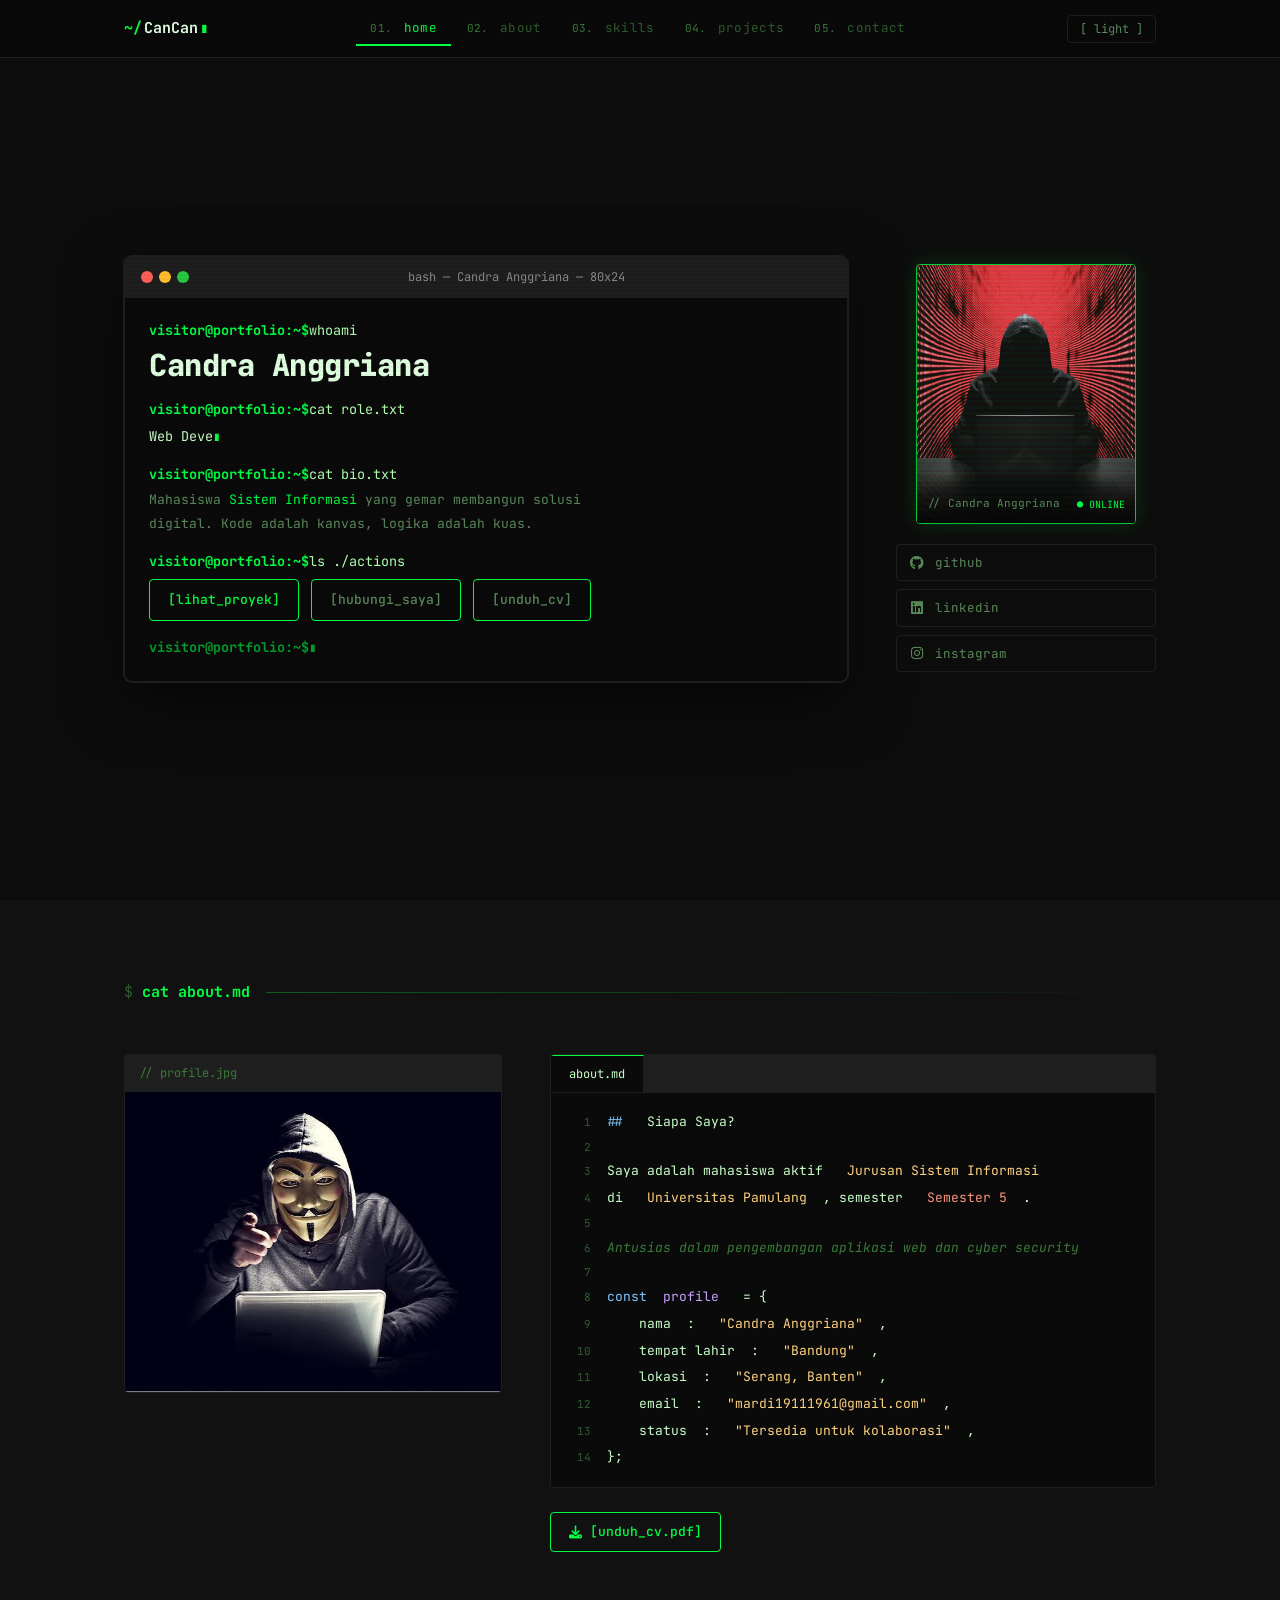
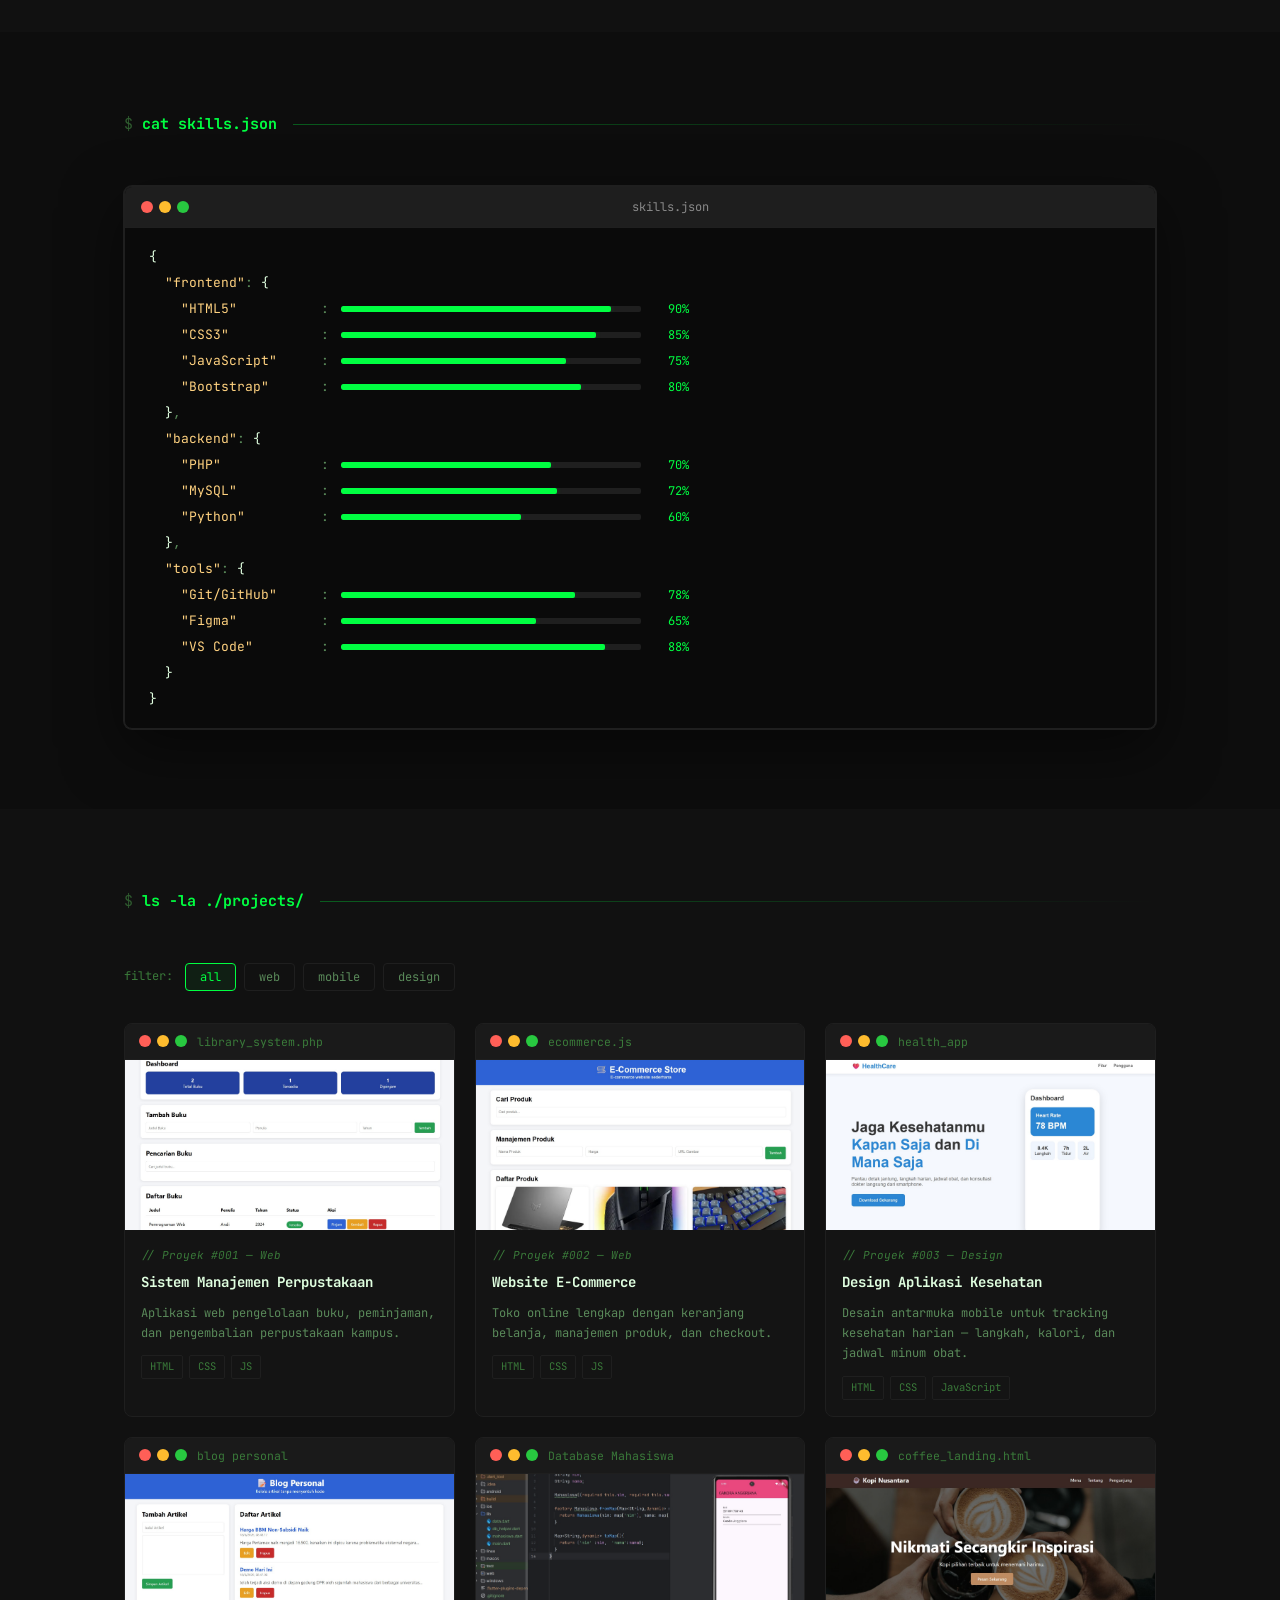
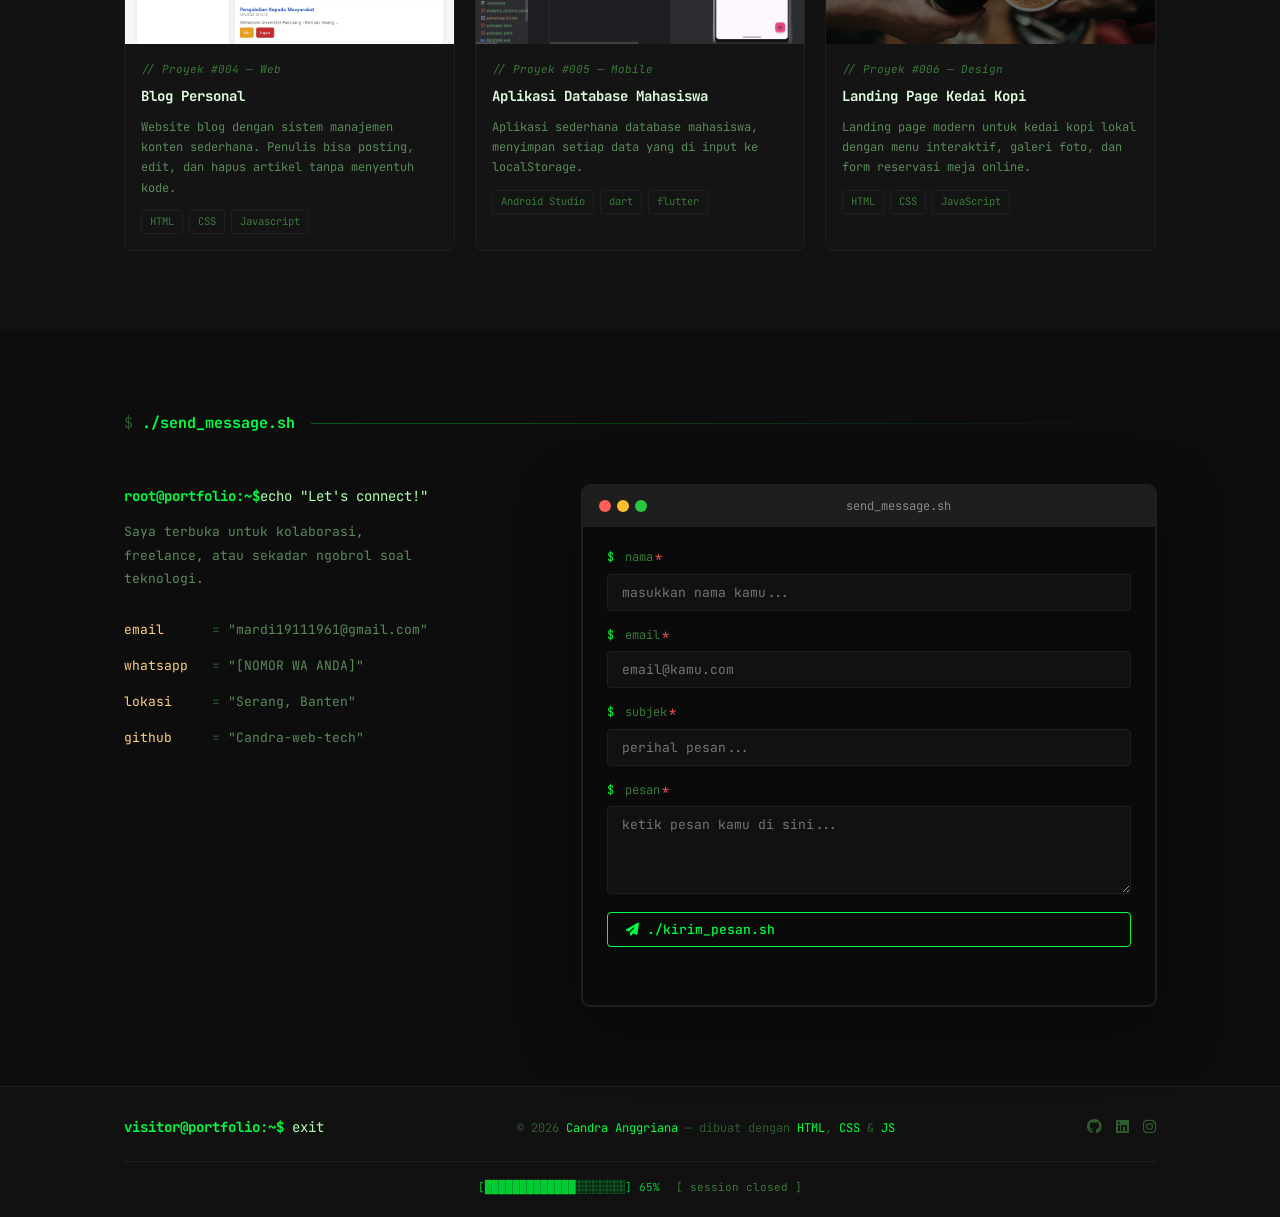
==== index.html @ a8d37cb5 "Add files via upload" ====
<!DOCTYPE html>
<html lang="id" data-theme="dark">
<head>
  <meta charset="UTF-8" />
  <meta name="viewport" content="width=device-width, initial-scale=1.0"/>
  <title>Candra Anggriana :: terminal</title>
  <link rel="stylesheet" href="style.css" />
  <link rel="preconnect" href="https://fonts.googleapis.com" />
  <link href="https://fonts.googleapis.com/css2?family=JetBrains+Mono:wght@300;400;500;700;800&family=Fira+Code:wght@300;400;500;700&display=swap" rel="stylesheet"/>
  <link rel="stylesheet" href="https://cdnjs.cloudflare.com/ajax/libs/font-awesome/6.5.0/css/all.min.css"/>
</head>
<body>

  <!-- ============================================
       SCAN LINE OVERLAY (EFEK CRT MONITOR)
  =============================================== -->
  <div class="scanline"></div>
  <!-- ============================================
       AKHIR SCAN LINE OVERLAY
  =============================================== -->


  <!-- ============================================
       NAVIGASI
  =============================================== -->
  <header class="navbar" id="navbar">
    <div class="nav-container">

      <!-- Logo kiri seperti tab editor -->
      <div class="nav-logo">
        <span class="prompt-symbol">~/</span><span class="logo-name">CanCan</span><span class="blink-cursor">▮</span>
      </div>

      <!-- Menu tengah seperti tab file editor -->
      <nav class="nav-tabs" id="navMenu">
        <a href="#home"      class="nav-tab active"><span class="tab-num">01.</span> home</a>
        <a href="#about"     class="nav-tab"><span class="tab-num">02.</span> about</a>
        <a href="#skills"    class="nav-tab"><span class="tab-num">03.</span> skills</a>
        <a href="#portfolio" class="nav-tab"><span class="tab-num">04.</span> projects</a>
        <a href="#contact"   class="nav-tab"><span class="tab-num">05.</span> contact</a>
      </nav>

      <!-- Aksi kanan -->
      <div class="nav-actions">
        <button class="theme-toggle" id="themeToggle" title="Toggle Theme">
          <span id="themeLabel">[ light ]</span>
        </button>
        <button class="hamburger" id="hamburger" aria-label="Menu">
          <span></span><span></span><span></span>
        </button>
      </div>

    </div>
  </header>
  <!-- ============================================
       AKHIR NAVIGASI
  =============================================== -->


  <!-- ============================================
       SECTION HOME / HERO
  =============================================== -->
  <section class="hero" id="home">
    <div class="hero-inner">

      <!-- Terminal window chrome -->
      <div class="terminal-window">
        <div class="terminal-titlebar">
          <div class="terminal-dots">
            <span class="dot dot-red"></span>
            <span class="dot dot-yellow"></span>
            <span class="dot dot-green"></span>
          </div>
          <span class="terminal-title">bash — Candra Anggriana — 80x24</span>
        </div>

        <div class="terminal-body">
          <!-- Baris perintah 1 -->
          <div class="t-line">
            <span class="t-prompt">visitor@portfolio:~$</span>
            <span class="t-cmd"> whoami</span>
          </div>
          <!-- Output -->
          <div class="t-output">
            <p class="t-name">Candra Anggriana</p>
          </div>

          <!-- Baris perintah 2 -->
          <div class="t-line">
            <span class="t-prompt">visitor@portfolio:~$</span>
            <span class="t-cmd"> cat role.txt</span>
          </div>
          <!-- Typing output -->
          <div class="t-output">
            <p><span id="typingRole"></span><span class="blink-cursor">▮</span></p>
          </div>

          <!-- Baris perintah 3 -->
          <div class="t-line">
            <span class="t-prompt">visitor@portfolio:~$</span>
            <span class="t-cmd"> cat bio.txt</span>
          </div>
          <div class="t-output">
            <p class="t-bio">Mahasiswa <span class="t-hl">Sistem Informasi</span> yang gemar membangun
            solusi digital. Kode adalah kanvas, logika adalah kuas.</p>
          </div>

          <!-- Baris perintah 4 — tombol aksi -->
          <div class="t-line">
            <span class="t-prompt">visitor@portfolio:~$</span>
            <span class="t-cmd"> ls ./actions</span>
          </div>
          <div class="t-output hero-actions">
            <a href="#portfolio" class="t-btn">[lihat_proyek]</a>
            <a href="#contact"   class="t-btn t-btn-ghost">[hubungi_saya]</a>
            <a href="CV_Candra_Anggriana.pdf" download class="t-btn t-btn-ghost">[unduh_cv]</a>
          </div>

          <!-- Baris aktif (prompt berkedip bawah) -->
          <div class="t-line t-active-line">
            <span class="t-prompt">visitor@portfolio:~$</span>
            <span class="blink-cursor">▮</span>
          </div>
        </div>
      </div>

      <!-- Foto profil di kanan -->
      <div class="hero-photo">
        <div class="photo-frame">
          <div class="photo-scanline"></div>
          <img src="foto1.jpg" alt="foto profil candra anggriana" />
          <div class="photo-overlay">
            <span>// Candra Anggriana</span>
            <span class="status-dot">● ONLINE</span>
          </div>
        </div>
        <!-- Sosial di bawah foto -->
        <div class="hero-socials">
          <a href="https://github.com/Candra-web-tech" target="_blank" class="social-link">
            <i class="fa-brands fa-github"></i><span>github</span>
          </a>
          <a href="https://www.linkedin.com/in/pt-lebak-artha-global-592386417/" target="_blank" class="social-link">
            <i class="fa-brands fa-linkedin"></i><span>linkedin</span>
          </a>
          <a href="https://www.instagram.com/bubucan08/" target="_blank" class="social-link">
            <i class="fa-brands fa-instagram"></i><span>instagram</span>
          </a>
        </div>
      </div>

    </div>
  </section>
  <!-- ============================================
       AKHIR SECTION HOME / HERO
  =============================================== -->


  <!-- ============================================
       SECTION ABOUT ME / TENTANG SAYA
  =============================================== -->
  <section class="about section" id="about">
    <div class="container">

      <!-- Section header gaya terminal -->
      <div class="sec-header">
        <span class="sec-cmd">cat about.md</span>
        <div class="sec-divider"></div>
      </div>

      <div class="about-grid">

        <!-- Foto -->
        <div class="about-photo">
          <div class="code-frame">
            <div class="code-frame-header">
              <span>// profile.jpg</span>
            </div>
            <img src="foto2.jpg" alt="About Candra Anggriana" />
          </div>
        </div>

        <!-- Teks -->
        <div class="about-text">
          <div class="code-block">
            <div class="code-block-header">
              <span class="file-tab active-tab">about.md</span>
            </div>
            <div class="code-content">
              <div class="code-line"><span class="ln">1</span><span class="kw">##</span> Siapa Saya?</div>
              <div class="code-line"><span class="ln">2</span></div>
              <div class="code-line"><span class="ln">3</span>Saya adalah mahasiswa aktif <span class="str">Jurusan Sistem Informasi</span></div>
              <div class="code-line"><span class="ln">4</span>di <span class="str">Universitas Pamulang</span>, semester <span class="num">Semester 5</span>.</div>
              <div class="code-line"><span class="ln">5</span></div>
              <div class="code-line"><span class="ln">6</span><span class="cmt">Antusias dalam pengembangan aplikasi web dan cyber security</span></div>
              <div class="code-line"><span class="ln">7</span></div>
              <div class="code-line"><span class="ln">8</span><span class="kw">const</span> <span class="var">profile</span> = {</div>
              <div class="code-line"><span class="ln">9</span>&nbsp;&nbsp;<span class="prop">nama</span>: <span class="str">"Candra Anggriana"</span>,</div>
              <div class="code-line"><span class="ln">10</span>&nbsp;&nbsp;<span class="prop">tempat lahir</span>: <span class="str">"Bandung"</span>,</div>
              <div class="code-line"><span class="ln">11</span>&nbsp;&nbsp;<span class="prop">lokasi</span>: <span class="str">"Serang, Banten"</span>,</div>
              <div class="code-line"><span class="ln">12</span>&nbsp;&nbsp;<span class="prop">email</span>: <span class="str">"mardi19111961@gmail.com"</span>,</div>
              <div class="code-line"><span class="ln">13</span>&nbsp;&nbsp;<span class="prop">status</span>: <span class="str">"Tersedia untuk kolaborasi"</span>,</div>
              <div class="code-line"><span class="ln">14</span>};</div>
            </div>
          </div>

          <a href="CV_Candra_Anggriana.pdf" download class="t-btn" style="margin-top:24px; display:inline-flex; align-items:center; gap:8px;">
            <i class="fa-solid fa-download"></i> [unduh_cv.pdf]
          </a>
        </div>

      </div>
    </div>
  </section>
  <!-- ============================================
       AKHIR SECTION ABOUT ME
  =============================================== -->


  <!-- ============================================
       SECTION SKILLS / KEMAMPUAN
  =============================================== -->
  <section class="skills section" id="skills">
    <div class="container">

      <div class="sec-header">
        <span class="sec-cmd">cat skills.json</span>
        <div class="sec-divider"></div>
      </div>

      <div class="skills-terminal">
        <div class="terminal-window">
          <div class="terminal-titlebar">
            <div class="terminal-dots">
              <span class="dot dot-red"></span>
              <span class="dot dot-yellow"></span>
              <span class="dot dot-green"></span>
            </div>
            <span class="terminal-title">skills.json</span>
          </div>
          <div class="terminal-body skills-body">

            <div class="json-line"><span class="json-brace">{</span></div>

            <!-- Frontend -->
            <div class="json-line">
              &nbsp;&nbsp;<span class="json-key">"frontend"</span><span class="json-colon">:</span> <span class="json-brace">{</span>
            </div>
            <div class="skill-row" data-width="90">
              <span class="json-key sk-name">&nbsp;&nbsp;&nbsp;&nbsp;"HTML5"</span>
              <span class="json-colon">:</span>
              <span class="sk-bar-wrap"><span class="sk-bar"></span></span>
              <span class="sk-pct">90%</span>
            </div>
            <div class="skill-row" data-width="85">
              <span class="json-key sk-name">&nbsp;&nbsp;&nbsp;&nbsp;"CSS3"</span>
              <span class="json-colon">:</span>
              <span class="sk-bar-wrap"><span class="sk-bar"></span></span>
              <span class="sk-pct">85%</span>
            </div>
            <div class="skill-row" data-width="75">
              <span class="json-key sk-name">&nbsp;&nbsp;&nbsp;&nbsp;"JavaScript"</span>
              <span class="json-colon">:</span>
              <span class="sk-bar-wrap"><span class="sk-bar"></span></span>
              <span class="sk-pct">75%</span>
            </div>
            <div class="skill-row" data-width="80">
              <span class="json-key sk-name">&nbsp;&nbsp;&nbsp;&nbsp;"Bootstrap"</span>
              <span class="json-colon">:</span>
              <span class="sk-bar-wrap"><span class="sk-bar"></span></span>
              <span class="sk-pct">80%</span>
            </div>
            <div class="json-line">&nbsp;&nbsp;<span class="json-brace">}</span>,</div>

            <!-- Backend -->
            <div class="json-line">
              &nbsp;&nbsp;<span class="json-key">"backend"</span><span class="json-colon">:</span> <span class="json-brace">{</span>
            </div>
            <div class="skill-row" data-width="70">
              <span class="json-key sk-name">&nbsp;&nbsp;&nbsp;&nbsp;"PHP"</span>
              <span class="json-colon">:</span>
              <span class="sk-bar-wrap"><span class="sk-bar"></span></span>
              <span class="sk-pct">70%</span>
            </div>
            <div class="skill-row" data-width="72">
              <span class="json-key sk-name">&nbsp;&nbsp;&nbsp;&nbsp;"MySQL"</span>
              <span class="json-colon">:</span>
              <span class="sk-bar-wrap"><span class="sk-bar"></span></span>
              <span class="sk-pct">72%</span>
            </div>
            <div class="skill-row" data-width="60">
              <span class="json-key sk-name">&nbsp;&nbsp;&nbsp;&nbsp;"Python"</span>
              <span class="json-colon">:</span>
              <span class="sk-bar-wrap"><span class="sk-bar"></span></span>
              <span class="sk-pct">60%</span>
            </div>
            <div class="json-line">&nbsp;&nbsp;<span class="json-brace">}</span>,</div>

            <!-- Tools -->
            <div class="json-line">
              &nbsp;&nbsp;<span class="json-key">"tools"</span><span class="json-colon">:</span> <span class="json-brace">{</span>
            </div>
            <div class="skill-row" data-width="78">
              <span class="json-key sk-name">&nbsp;&nbsp;&nbsp;&nbsp;"Git/GitHub"</span>
              <span class="json-colon">:</span>
              <span class="sk-bar-wrap"><span class="sk-bar"></span></span>
              <span class="sk-pct">78%</span>
            </div>
            <div class="skill-row" data-width="65">
              <span class="json-key sk-name">&nbsp;&nbsp;&nbsp;&nbsp;"Figma"</span>
              <span class="json-colon">:</span>
              <span class="sk-bar-wrap"><span class="sk-bar"></span></span>
              <span class="sk-pct">65%</span>
            </div>
            <div class="skill-row" data-width="88">
              <span class="json-key sk-name">&nbsp;&nbsp;&nbsp;&nbsp;"VS Code"</span>
              <span class="json-colon">:</span>
              <span class="sk-bar-wrap"><span class="sk-bar"></span></span>
              <span class="sk-pct">88%</span>
            </div>
            <div class="json-line">&nbsp;&nbsp;<span class="json-brace">}</span></div>

            <div class="json-line"><span class="json-brace">}</span></div>

          </div>
        </div>
      </div>

    </div>
  </section>
  <!-- ============================================
       AKHIR SECTION SKILLS
  =============================================== -->


  <!-- ============================================
       SECTION PORTFOLIO / PROYEK
  =============================================== -->
  <section class="portfolio section" id="portfolio">
    <div class="container">

      <div class="sec-header">
        <span class="sec-cmd">ls -la ./projects/</span>
        <div class="sec-divider"></div>
      </div>

      <!-- Filter -->
      <div class="port-filter">
        <span class="filter-label">filter:</span>
        <button class="f-btn active" data-filter="all">all</button>
        <button class="f-btn" data-filter="web">web</button>
        <button class="f-btn" data-filter="mobile">mobile</button>
        <button class="f-btn" data-filter="design">design</button>
      </div>

      <!-- Grid proyek -->
      <div class="port-grid" id="portfolioGrid">

        <!-- Proyek 1 -->
        <div class="port-card" data-category="web">
          <div class="port-card-header">
            <div class="terminal-dots">
              <span class="dot dot-red"></span>
              <span class="dot dot-yellow"></span>
              <span class="dot dot-green"></span>
            </div>
            <span class="port-filename">library_system.php</span>
          </div>
          <div class="port-card-img">
            <img src="manajemen perpustakaan.jpg" alt="Sistem Manajemen Perpustakaan" />
            <div class="port-img-overlay">
              <a href="portofolionya/manajemenperpus.html" target="_blank" class="t-btn t-btn-sm">
                <i class="fa-solid fa-terminal"></i> demo
              </a>
              <a href="portofolionya/manajemenperpus.html" download target="_blank" class="t-btn t-btn-sm t-btn-ghost">
                <i class="fa-brands fa-github"></i> download
              </a>
            </div>
          </div>
          <div class="port-card-body">
            <div class="port-comment">// Proyek #001 — Web</div>
            <h3 class="port-title">Sistem Manajemen Perpustakaan</h3>
            <p class="port-desc">Aplikasi web pengelolaan buku, peminjaman, dan pengembalian perpustakaan kampus.</p>
            <div class="port-tags">
              <span>HTML</span><span>CSS</span><span>JS</span>
            </div>
          </div>
        </div>

        <!-- Proyek 2 -->
        <div class="port-card" data-category="web">
          <div class="port-card-header">
            <div class="terminal-dots">
              <span class="dot dot-red"></span>
              <span class="dot dot-yellow"></span>
              <span class="dot dot-green"></span>
            </div>
            <span class="port-filename">ecommerce.js</span>
          </div>
          <div class="port-card-img">
            <img src="e-commerce store.jpg" alt="Toko Online" />
            <div class="port-img-overlay">
              <a href="portofolionya/websitee-commerce.html" target="_blank" class="t-btn t-btn-sm">
                <i class="fa-solid fa-terminal"></i> demo
              </a>
              <a href="portofolionya/websitee-commerce.html" download target="_blank" class="t-btn t-btn-sm t-btn-ghost">
                <i class="fa-brands fa-github"></i> download
              </a>
            </div>
          </div>
          <div class="port-card-body">
            <div class="port-comment">// Proyek #002 — Web</div>
            <h3 class="port-title">Website E-Commerce</h3>
            <p class="port-desc">Toko online lengkap dengan keranjang belanja, manajemen produk, dan checkout.</p>
            <div class="port-tags">
              <span>HTML</span><span>CSS</span><span>JS</span>
            </div>
          </div>
        </div>

        <!-- Proyek 3 -->
        <div class="port-card" data-category="design">
          <div class="port-card-header">
            <div class="terminal-dots">
              <span class="dot dot-red"></span>
              <span class="dot dot-yellow"></span>
              <span class="dot dot-green"></span>
            </div>
            <span class="port-filename">health_app</span>
          </div>
          <div class="port-card-img">
            <img src="HealthCare.jpg" alt="UI Kesehatan" />
            <div class="port-img-overlay">
              <a href="portofolionya/landingpageapkkesehata.html" target="_blank" class="t-btn t-btn-sm">
                <i class="fa-solid fa-terminal"></i> demo
              </a>
              <a href="portofolionya/landingpageapkkesehata.html" download target="_blank" class="t-btn t-btn-sm t-btn-ghost">
                <i class="fa-brands fa-github"></i> download
              </a>
            </div>
          </div>
          <div class="port-card-body">
            <div class="port-comment">// Proyek #003 — Design</div>
            <h3 class="port-title">Design Aplikasi Kesehatan</h3>
            <p class="port-desc">Desain antarmuka mobile untuk tracking kesehatan harian — langkah, kalori, dan jadwal minum obat.</p>
            <div class="port-tags">
              <span>HTML</span><span>CSS</span><span>JavaScript</span>
            </div>
          </div>
        </div>

        <!-- Proyek 4 -->
        <div class="port-card" data-category="web">
          <div class="port-card-header">
            <div class="terminal-dots">
              <span class="dot dot-red"></span>
              <span class="dot dot-yellow"></span>
              <span class="dot dot-green"></span>
            </div>
            <span class="port-filename">blog personal</span>
          </div>
          <div class="port-card-img">
            <img src="blogpersonal.jpg" alt="Blog CMS" />
            <div class="port-img-overlay">
              <a href="portofolionya/blogpribadi.html" target="_blank" class="t-btn t-btn-sm">
                <i class="fa-solid fa-terminal"></i> demo
              </a>
              <a href="portofolionya/blogpribadi.html" download target="_blank" class="t-btn t-btn-sm t-btn-ghost">
                <i class="fa-brands fa-github"></i> download
              </a>
            </div>
          </div>
          <div class="port-card-body">
            <div class="port-comment">// Proyek #004 — Web</div>
            <h3 class="port-title">Blog Personal</h3>
            <p class="port-desc">Website blog dengan sistem manajemen konten sederhana. Penulis bisa posting, edit, dan hapus artikel tanpa menyentuh kode.</p>
            <div class="port-tags">
              <span>HTML</span><span>CSS</span><span>Javascript</span>
            </div>
          </div>
        </div>

        <!-- Proyek 5 -->
        <div class="port-card" data-category="mobile">
          <div class="port-card-header">
            <div class="terminal-dots">
              <span class="dot dot-red"></span>
              <span class="dot dot-yellow"></span>
              <span class="dot dot-green"></span>
            </div>
            <span class="port-filename">Database Mahasiswa</span>
          </div>
          <div class="port-card-img">
            <img src="mobile.jpg" alt="To-Do App" />
            <div class="port-img-overlay">
              <a href="mobile.jpg" target="_blank" class="t-btn t-btn-sm">
                <i class="fa-solid fa-terminal"></i> lihat
              </a>
            </div>
          </div>
          <div class="port-card-body">
            <div class="port-comment">// Proyek #005 — Mobile</div>
            <h3 class="port-title">Aplikasi Database Mahasiswa</h3>
            <p class="port-desc">Aplikasi sederhana database mahasiswa, menyimpan setiap data yang di input ke localStorage.</p>
            <div class="port-tags">
              <span>Android Studio</span><span>dart</span><span>flutter</span>
            </div>
          </div>
        </div>

        <!-- Proyek 6 -->
        <div class="port-card" data-category="design">
          <div class="port-card-header">
            <div class="terminal-dots">
              <span class="dot dot-red"></span>
              <span class="dot dot-yellow"></span>
              <span class="dot dot-green"></span>
            </div>
            <span class="port-filename">coffee_landing.html</span>
          </div>
          <div class="port-card-img">
            <img src="landingpagekopi.jpg" alt="Landing Page Kopi" />
            <div class="port-img-overlay">
              <a href="portofolionya/landingpagekedaikopi.html" target="_blank" class="t-btn t-btn-sm">
                <i class="fa-solid fa-terminal"></i> demo
              </a>
              <a href="portofolionya/landingpagekedaikopi.html" download target="_blank" class="t-btn t-btn-sm t-btn-ghost">
                <i class="fa-brands fa-github"></i> download
              </a>
            </div>
          </div>
          <div class="port-card-body">
            <div class="port-comment">// Proyek #006 — Design</div>
            <h3 class="port-title">Landing Page Kedai Kopi</h3>
            <p class="port-desc">Landing page modern untuk kedai kopi lokal dengan menu interaktif, galeri foto, dan form reservasi meja online.</p>
            <div class="port-tags">
              <span>HTML</span><span>CSS</span><span>JavaScript</span>
            </div>
          </div>
        </div>

      </div>
    </div>
  </section>
  <!-- ============================================
       AKHIR SECTION PORTFOLIO
  =============================================== -->


  <!-- ============================================
       SECTION CONTACT / KONTAK
  =============================================== -->
  <section class="contact section" id="contact">
    <div class="container">

      <div class="sec-header">
        <span class="sec-cmd">./send_message.sh</span>
        <div class="sec-divider"></div>
      </div>

      <div class="contact-grid">

        <!-- Info kontak kiri -->
        <div class="contact-info">
          <div class="t-line">
            <span class="t-prompt">root@portfolio:~$</span>
            <span class="t-cmd"> echo "Let's connect!"</span>
          </div>
          <p class="contact-tagline">Saya terbuka untuk kolaborasi, freelance, atau sekadar ngobrol soal teknologi.</p>

          <div class="contact-items">
            <div class="contact-entry">
              <span class="ce-key">email</span>
              <span class="ce-sep">=</span>
              <a href="mailto:mardi19111961@gmail.com" class="ce-val">"mardi19111961@gmail.com"</a>
            </div>
            <div class="contact-entry">
              <span class="ce-key">whatsapp</span>
              <span class="ce-sep">=</span>
              <a href="https://wa.me/628811059515" target="_blank" class="ce-val">"[NOMOR WA ANDA]"</a>
            </div>
            <div class="contact-entry">
              <span class="ce-key">lokasi</span>
              <span class="ce-sep">=</span>
              <span class="ce-val">"Serang, Banten"</span>
            </div>
            <div class="contact-entry">
              <span class="ce-key">github</span>
              <span class="ce-sep">=</span>
              <a href="https://github.com/Candra-web-tech" target="_blank" class="ce-val">"Candra-web-tech"</a>
            </div>
          </div>
        </div>

        <!-- Form kontak kanan -->
        <div class="contact-form-wrap">
          <div class="terminal-window">
            <div class="terminal-titlebar">
              <div class="terminal-dots">
                <span class="dot dot-red"></span>
                <span class="dot dot-yellow"></span>
                <span class="dot dot-green"></span>
              </div>
              <span class="terminal-title">send_message.sh</span>
            </div>
            <div class="terminal-body">
              <form class="c-form" id="contactForm">
                <div class="c-field">
                  <label><span class="t-prompt-mini">$</span> nama<span class="req">*</span></label>
                  <input type="text" id="f-name" placeholder="masukkan nama kamu..." required />
                </div>
                <div class="c-field">
                  <label><span class="t-prompt-mini">$</span> email<span class="req">*</span></label>
                  <input type="email" id="f-email" placeholder="email@kamu.com" required />
                </div>
                <div class="c-field">
                  <label><span class="t-prompt-mini">$</span> subjek<span class="req">*</span></label>
                  <input type="text" id="f-subject" placeholder="perihal pesan..." required />
                </div>
                <div class="c-field">
                  <label><span class="t-prompt-mini">$</span> pesan<span class="req">*</span></label>
                  <textarea id="f-message" rows="4" placeholder="ketik pesan kamu di sini..." required></textarea>
                </div>
                <button type="submit" class="t-btn btn-submit">
                  <i class="fa-solid fa-paper-plane"></i> ./kirim_pesan.sh
                </button>
                <div class="form-status" id="formStatus"></div>
              </form>
            </div>
          </div>
        </div>

      </div>
    </div>
  </section>
  <!-- ============================================
       AKHIR SECTION CONTACT
  =============================================== -->


  <!-- ============================================
       FOOTER
  =============================================== -->
  <footer class="footer">
    <div class="container">
      <div class="footer-inner">
        <div class="footer-left">
          <span class="t-prompt">visitor@portfolio:~$</span>
          <span class="t-cmd"> exit</span>
        </div>
        <div class="footer-center">
          <p>&copy; 2026 <span class="t-hl">Candra Anggriana</span> — dibuat dengan
            <span class="t-hl">HTML</span>,
            <span class="t-hl">CSS</span> &
            <span class="t-hl">JS</span>
          </p>
        </div>
        <div class="footer-right">
          <a href="https://github.com/Candra-web-tech" target="_blank" aria-label="GitHub"><i class="fa-brands fa-github"></i></a>
          <a href="https://www.linkedin.com/in/pt-lebak-artha-global-592386417/" target="_blank" aria-label="LinkedIn"><i class="fa-brands fa-linkedin"></i></a>
          <a href="https://www.instagram.com/bubucan08/" target="_blank" aria-label="Instagram"><i class="fa-brands fa-instagram"></i></a>
        </div>
      </div>
      <div class="footer-bottom">
        <span class="process-bar">
          <span id="processAnim"></span>
        </span>
        <span class="footer-status">[ session closed ]</span>
      </div>
    </div>
  </footer>
  <!-- ============================================
       AKHIR FOOTER
  =============================================== -->


  <!-- ============================================
       TOMBOL SCROLL TO TOP
  =============================================== -->
  <button class="scroll-top" id="scrollTop" aria-label="Scroll to Top">
    <span>↑ top</span>
  </button>
  <!-- ============================================
       AKHIR TOMBOL SCROLL TO TOP
  =============================================== -->


  <script src="script.js"></script>
</body>
</html>
---- style.css ----
/* ============================================
   IMPORT FONT & CSS VARIABLES
=============================================== */
@import url('https://fonts.googleapis.com/css2?family=JetBrains+Mono:wght@300;400;500;700;800&family=Fira+Code:wght@300;400;500;700&display=swap');

:root {
  /* === DARK MODE (Terminal) === */
  --bg:           #0d0d0d;
  --bg-2:         #111111;
  --bg-card:      #141414;
  --bg-term:      #0a0a0a;
  --border:       #1f1f1f;
  --border-hl:    #00ff41;

  --green:        #00ff41;
  --green-dim:    #00cc33;
  --green-glow:   rgba(0, 255, 65, 0.15);
  --green-glow2:  rgba(0, 255, 65, 0.06);
  --amber:        #ffb700;
  --red:          #ff5f57;
  --yellow:       #febc2e;

  --text:         #c8ffc8;
  --text-dim:     #5a8a5a;
  --text-muted:   #2f5c2f;
  --text-comment: #3a7a3a;
  --text-white:   #e0ffe0;

  --prompt:       var(--green);
  --cmd:          #b0ffb0;
  --string:       #ffd280;
  --keyword:      #80c8ff;
  --number:       #ff9580;
  --property:     #c8ffc8;

  --font: 'JetBrains Mono', 'Fira Code', 'Courier New', monospace;
  --radius: 4px;
  --radius-term: 8px;
  --nav-h: 58px;
  --transition: all 0.25s ease;
}

/* === LIGHT MODE (Paper Terminal) === */
[data-theme="light"] {
  --bg:           #f5f0e8;
  --bg-2:         #ede8de;
  --bg-card:      #faf7f0;
  --bg-term:      #1a1a1a;
  --border:       #ccc8be;
  --border-hl:    #00882a;

  --green:        #00882a;
  --green-dim:    #006620;
  --green-glow:   rgba(0, 136, 42, 0.12);
  --green-glow2:  rgba(0, 136, 42, 0.05);

  --text:         #1a3a1a;
  --text-dim:     #4a6a4a;
  --text-muted:   #8a9a8a;
  --text-comment: #6a8a6a;
  --text-white:   #0a1a0a;

  --prompt:       var(--green);
  --cmd:          #1a2a1a;
  --string:       #885500;
  --keyword:      #004488;
  --number:       #882200;
  --property:     #1a3a1a;
}
/* ============================================
   AKHIR CSS VARIABLES
=============================================== */


/* ============================================
   RESET & BASE
=============================================== */
*, *::before, *::after {
  margin: 0;
  padding: 0;
  box-sizing: border-box;
}

html {
  scroll-behavior: smooth;
  scroll-padding-top: var(--nav-h);
}

body {
  font-family: var(--font);
  background-color: var(--bg);
  color: var(--text);
  line-height: 1.7;
  font-size: 14px;
  transition: background 0.4s ease, color 0.4s ease;
  overflow-x: hidden;
}

img {
  max-width: 100%;
  height: auto;
  display: block;
}

a { text-decoration: none; color: inherit; }
ul { list-style: none; }

.container {
  max-width: 1080px;
  margin: 0 auto;
  padding: 0 24px;
}

.section {
  padding: 80px 0;
}
/* ============================================
   AKHIR RESET & BASE
=============================================== */


/* ============================================
   EFEK CRT SCANLINE
=============================================== */
.scanline {
  position: fixed;
  inset: 0;
  background: repeating-linear-gradient(
    to bottom,
    transparent,
    transparent 2px,
    rgba(0, 0, 0, 0.04) 2px,
    rgba(0, 0, 0, 0.04) 4px
  );
  pointer-events: none;
  z-index: 9999;
}

[data-theme="light"] .scanline {
  background: repeating-linear-gradient(
    to bottom,
    transparent,
    transparent 2px,
    rgba(0, 0, 0, 0.02) 2px,
    rgba(0, 0, 0, 0.02) 4px
  );
}
/* ============================================
   AKHIR EFEK CRT SCANLINE
=============================================== */


/* ============================================
   KOMPONEN TERMINAL WINDOW
=============================================== */
.terminal-window {
  background: var(--bg-term);
  border: 1px solid var(--border);
  border-radius: var(--radius-term);
  overflow: hidden;
  box-shadow: 0 0 0 1px var(--border), 0 20px 60px rgba(0,0,0,0.5);
}

[data-theme="light"] .terminal-window {
  box-shadow: 0 0 0 1px var(--border), 0 8px 32px rgba(0,0,0,0.15);
}

.terminal-titlebar {
  background: #1e1e1e;
  padding: 10px 16px;
  display: flex;
  align-items: center;
  gap: 12px;
  border-bottom: 1px solid var(--border);
}

[data-theme="light"] .terminal-titlebar {
  background: #2d2d2d;
}

.terminal-dots {
  display: flex;
  gap: 6px;
}

.dot {
  width: 12px;
  height: 12px;
  border-radius: 50%;
  display: block;
}

.dot-red    { background: #ff5f57; }
.dot-yellow { background: #febc2e; }
.dot-green  { background: #28c840; }

.terminal-title {
  font-size: 12px;
  color: #888;
  flex: 1;
  text-align: center;
}

.terminal-body {
  padding: 20px 24px;
  font-size: 13.5px;
  line-height: 1.8;
}
/* ============================================
   AKHIR KOMPONEN TERMINAL WINDOW
=============================================== */


/* ============================================
   KOMPONEN TERMINAL LINE & ELEMEN TEKS
=============================================== */
.t-line {
  display: flex;
  flex-wrap: wrap;
  align-items: center;
  gap: 0;
  margin-bottom: 2px;
}

.t-prompt {
  color: var(--green);
  font-weight: 700;
  white-space: nowrap;
}

.t-cmd {
  color: var(--cmd);
}

.t-output {
  padding-left: 0;
  margin-bottom: 14px;
  color: var(--text);
}

.t-name {
  font-size: 1.9rem;
  font-weight: 800;
  color: var(--text-white);
  letter-spacing: -0.5px;
  line-height: 1.2;
  margin-top: 4px;
}

.t-bio {
  color: var(--text-dim);
  font-size: 13px;
  max-width: 460px;
}

.t-hl {
  color: var(--green);
}

.t-active-line {
  margin-top: 8px;
  opacity: 0.6;
}

.blink-cursor {
  color: var(--green);
  animation: blink 1s step-end infinite;
  font-weight: 400;
}

@keyframes blink {
  0%, 100% { opacity: 1; }
  50%       { opacity: 0; }
}
/* ============================================
   AKHIR KOMPONEN TERMINAL LINE
=============================================== */


/* ============================================
   KOMPONEN TOMBOL (TERMINAL STYLE)
=============================================== */
.t-btn {
  display: inline-flex;
  align-items: center;
  gap: 8px;
  padding: 8px 18px;
  border: 1px solid var(--green);
  color: var(--green);
  background: transparent;
  border-radius: var(--radius);
  font-family: var(--font);
  font-size: 13px;
  font-weight: 500;
  cursor: pointer;
  transition: var(--transition);
  white-space: nowrap;
}

.t-btn:hover {
  background: var(--green);
  color: #000;
  box-shadow: 0 0 12px var(--green-glow);
}

.t-btn-ghost {
  border-color: var(--border-hl);
  color: var(--text-dim);
}

.t-btn-ghost:hover {
  border-color: var(--green);
  background: var(--green-glow2);
  color: var(--green);
}

.t-btn-sm {
  padding: 6px 14px;
  font-size: 12px;
}

.hero-actions {
  display: flex;
  gap: 12px;
  flex-wrap: wrap;
  padding-top: 4px;
}
/* ============================================
   AKHIR KOMPONEN TOMBOL
=============================================== */


/* ============================================
   NAVIGASI
=============================================== */
.navbar {
  position: fixed;
  top: 0; left: 0; right: 0;
  height: var(--nav-h);
  background: rgba(10, 10, 10, 0.96);
  backdrop-filter: blur(8px);
  border-bottom: 1px solid var(--border);
  z-index: 1000;
  transition: var(--transition);
}

[data-theme="light"] .navbar {
  background: rgba(240, 235, 225, 0.96);
}

.navbar.scrolled {
  border-bottom-color: var(--green-dim);
  box-shadow: 0 1px 20px rgba(0, 255, 65, 0.08);
}

.nav-container {
  max-width: 1080px;
  margin: 0 auto;
  padding: 0 24px;
  height: 100%;
  display: flex;
  align-items: center;
  justify-content: space-between;
  gap: 20px;
}

/* Logo */
.nav-logo {
  display: flex;
  align-items: center;
  gap: 2px;
  font-size: 15px;
  font-weight: 700;
  white-space: nowrap;
}

.prompt-symbol {
  color: var(--green);
}

.logo-name {
  color: var(--text-white);
}

/* Tab navigasi */
.nav-tabs {
  display: flex;
  align-items: center;
  gap: 2px;
}

.nav-tab {
  padding: 6px 14px;
  font-size: 12.5px;
  color: var(--text-muted);
  border-bottom: 2px solid transparent;
  transition: var(--transition);
  letter-spacing: 0.3px;
}

.nav-tab:hover {
  color: var(--text-dim);
  border-bottom-color: var(--text-muted);
}

.nav-tab.active {
  color: var(--green);
  border-bottom-color: var(--green);
}

.tab-num {
  color: var(--text-comment);
  font-size: 11px;
  margin-right: 3px;
}

/* Aksi kanan */
.nav-actions {
  display: flex;
  align-items: center;
  gap: 12px;
}

.theme-toggle {
  background: none;
  border: 1px solid var(--border);
  color: var(--text-dim);
  font-family: var(--font);
  font-size: 12px;
  padding: 5px 12px;
  border-radius: var(--radius);
  cursor: pointer;
  transition: var(--transition);
}

.theme-toggle:hover {
  border-color: var(--green);
  color: var(--green);
}

.hamburger {
  display: none;
  flex-direction: column;
  gap: 4px;
  background: none;
  border: none;
  cursor: pointer;
  padding: 4px;
}

.hamburger span {
  display: block;
  width: 20px;
  height: 1.5px;
  background: var(--text-dim);
  transition: var(--transition);
}

.hamburger.active span:nth-child(1) { transform: translateY(5.5px) rotate(45deg); }
.hamburger.active span:nth-child(2) { opacity: 0; }
.hamburger.active span:nth-child(3) { transform: translateY(-5.5px) rotate(-45deg); }
/* ============================================
   AKHIR NAVIGASI
=============================================== */


/* ============================================
   SECTION HOME / HERO
=============================================== */
.hero {
  min-height: 100vh;
  display: flex;
  align-items: center;
  padding: calc(var(--nav-h) + 40px) 24px 60px;
  max-width: 1080px;
  margin: 0 auto;
}

.hero-inner {
  display: flex;
  align-items: flex-start;
  gap: 48px;
  width: 100%;
}

.hero-inner .terminal-window {
  flex: 1.2;
}

/* Foto profil */
.hero-photo {
  flex: 0 0 260px;
  display: flex;
  flex-direction: column;
  align-items: center;
  gap: 20px;
  padding-top: 8px;
}

.photo-frame {
  position: relative;
  width: 220px;
  height: 260px;
  border: 1px solid var(--green-dim);
  border-radius: var(--radius);
  overflow: hidden;
  box-shadow: 0 0 20px var(--green-glow);
}

.photo-frame img {
  width: 100%;
  height: 100%;
  object-fit: cover;
  filter: grayscale(20%) contrast(1.05);
}

.photo-scanline {
  position: absolute;
  inset: 0;
  background: repeating-linear-gradient(
    to bottom,
    transparent,
    transparent 3px,
    rgba(0,255,65,0.03) 3px,
    rgba(0,255,65,0.03) 6px
  );
  pointer-events: none;
  z-index: 1;
}

.photo-overlay {
  position: absolute;
  bottom: 0; left: 0; right: 0;
  background: linear-gradient(transparent, rgba(0,0,0,0.8));
  padding: 20px 10px 10px;
  display: flex;
  justify-content: space-between;
  align-items: flex-end;
  font-size: 11px;
  z-index: 2;
}

.photo-overlay span:first-child {
  color: var(--text-dim);
}

.status-dot {
  color: var(--green);
  font-size: 10px;
  animation: pulse 2s ease-in-out infinite;
}

@keyframes pulse {
  0%, 100% { opacity: 1; }
  50%       { opacity: 0.4; }
}

/* Sosial di bawah foto */
.hero-socials {
  display: flex;
  flex-direction: column;
  gap: 8px;
  width: 100%;
}

.social-link {
  display: flex;
  align-items: center;
  gap: 10px;
  font-size: 12.5px;
  color: var(--text-dim);
  padding: 7px 12px;
  border: 1px solid var(--border);
  border-radius: var(--radius);
  transition: var(--transition);
}

.social-link:hover {
  border-color: var(--green);
  color: var(--green);
  background: var(--green-glow2);
}

.social-link i {
  font-size: 14px;
  width: 16px;
  text-align: center;
}
/* ============================================
   AKHIR SECTION HOME / HERO
=============================================== */


/* ============================================
   SECTION HEADER (JUDUL TIAP SECTION)
=============================================== */
.sec-header {
  display: flex;
  align-items: center;
  gap: 16px;
  margin-bottom: 48px;
}

.sec-cmd {
  font-size: 15px;
  font-weight: 700;
  color: var(--green);
  white-space: nowrap;
}

.sec-cmd::before {
  content: '$ ';
  color: var(--text-muted);
  font-weight: 400;
}

.sec-divider {
  flex: 1;
  height: 1px;
  background: linear-gradient(to right, var(--green-dim), transparent);
  opacity: 0.4;
}
/* ============================================
   AKHIR SECTION HEADER
=============================================== */


/* ============================================
   SECTION ABOUT ME
=============================================== */
.about {
  background: var(--bg-2);
}

.about-grid {
  display: grid;
  grid-template-columns: 1fr 1.6fr;
  gap: 48px;
  align-items: start;
}

/* Frame foto about */
.code-frame {
  border: 1px solid var(--border);
  border-radius: var(--radius);
  overflow: hidden;
}

.code-frame-header {
  background: #1e1e1e;
  padding: 8px 14px;
  font-size: 12px;
  color: var(--text-comment);
  border-bottom: 1px solid var(--border);
}

[data-theme="light"] .code-frame-header {
  background: #2d2d2d;
}

.code-frame img {
  width: 100%;
  height: 300px;
  object-fit: cover;
  display: block;
  filter: grayscale(10%);
}

/* Code block about */
.code-block {
  border: 1px solid var(--border);
  border-radius: var(--radius);
  overflow: hidden;
}

.code-block-header {
  background: #1e1e1e;
  padding: 0;
  border-bottom: 1px solid var(--border);
  display: flex;
}

[data-theme="light"] .code-block-header {
  background: #2d2d2d;
}

.file-tab {
  padding: 8px 18px;
  font-size: 12px;
  color: var(--text-muted);
  border-right: 1px solid var(--border);
}

.active-tab {
  color: var(--text);
  background: var(--bg-term);
  border-top: 1px solid var(--green);
}

.code-content {
  padding: 16px 0;
  background: var(--bg-term);
  overflow-x: auto;
}

.code-line {
  display: flex;
  align-items: baseline;
  gap: 16px;
  padding: 1px 20px;
  font-size: 13px;
  line-height: 1.9;
  white-space: pre;
}

.code-line:hover {
  background: rgba(255,255,255,0.02);
}

.ln {
  color: var(--text-muted);
  font-size: 11px;
  min-width: 20px;
  text-align: right;
  user-select: none;
  flex-shrink: 0;
}

/* Syntax colors */
.kw   { color: var(--keyword); }
.str  { color: var(--string); }
.num  { color: var(--number); }
.cmt  { color: var(--text-comment); font-style: italic; }
.var  { color: #c8a0ff; }
.prop { color: var(--property); }
/* ============================================
   AKHIR SECTION ABOUT ME
=============================================== */


/* ============================================
   SECTION SKILLS
=============================================== */
.skills-body {
  padding: 16px 24px;
}

.json-line {
  font-size: 13px;
  color: var(--text-dim);
  line-height: 2;
}

.json-key   { color: var(--string); }
.json-colon { color: var(--text-dim); }
.json-brace { color: var(--text-white); }

.skill-row {
  display: flex;
  align-items: center;
  gap: 12px;
  line-height: 2;
  font-size: 13px;
}

.sk-name {
  min-width: 160px;
  flex-shrink: 0;
}

.sk-bar-wrap {
  flex: 1;
  height: 6px;
  background: var(--border);
  border-radius: 2px;
  overflow: hidden;
  max-width: 300px;
}

.sk-bar {
  display: block;
  height: 100%;
  background: var(--green);
  border-radius: 2px;
  width: 0;
  transition: width 1.2s ease;
  box-shadow: 0 0 6px var(--green-glow);
}

.sk-pct {
  color: var(--green);
  font-size: 12px;
  min-width: 36px;
  text-align: right;
}
/* ============================================
   AKHIR SECTION SKILLS
=============================================== */


/* ============================================
   SECTION PORTFOLIO
=============================================== */
.portfolio {
  background: var(--bg-2);
}

.port-filter {
  display: flex;
  align-items: center;
  gap: 8px;
  margin-bottom: 32px;
  flex-wrap: wrap;
}

.filter-label {
  color: var(--text-comment);
  font-size: 12px;
  margin-right: 4px;
}

.f-btn {
  padding: 5px 14px;
  font-family: var(--font);
  font-size: 12px;
  background: none;
  border: 1px solid var(--border);
  color: var(--text-dim);
  border-radius: var(--radius);
  cursor: pointer;
  transition: var(--transition);
}

.f-btn:hover,
.f-btn.active {
  border-color: var(--green);
  color: var(--green);
  background: var(--green-glow2);
}

.port-grid {
  display: grid;
  grid-template-columns: repeat(3, 1fr);
  gap: 20px;
}

.port-card {
  background: var(--bg-card);
  border: 1px solid var(--border);
  border-radius: var(--radius-term);
  overflow: hidden;
  transition: var(--transition);
}

.port-card:hover {
  border-color: var(--green-dim);
  box-shadow: 0 0 20px var(--green-glow2);
  transform: translateY(-3px);
}

.port-card.hidden {
  display: none;
}

.port-card-header {
  background: #1a1a1a;
  padding: 8px 14px;
  display: flex;
  align-items: center;
  gap: 10px;
  border-bottom: 1px solid var(--border);
}

[data-theme="light"] .port-card-header {
  background: #2d2d2d;
}

.port-filename {
  font-size: 11.5px;
  color: var(--text-comment);
}

.port-card-img {
  position: relative;
  height: 170px;
  overflow: hidden;
  background: var(--bg-term);
}

.port-card-img img {
  width: 100%;
  height: 100%;
  object-fit: cover;
  transition: transform 0.4s ease;
  filter: grayscale(15%);
}

.port-card:hover .port-card-img img {
  transform: scale(1.04);
}

.port-img-overlay {
  position: absolute;
  inset: 0;
  background: rgba(0, 0, 0, 0.85);
  display: flex;
  align-items: center;
  justify-content: center;
  gap: 10px;
  opacity: 0;
  transition: var(--transition);
}

.port-card:hover .port-img-overlay {
  opacity: 1;
}

.port-card-body {
  padding: 16px;
}

.port-comment {
  font-size: 11px;
  color: var(--text-comment);
  font-style: italic;
  margin-bottom: 6px;
}

.port-title {
  font-size: 14px;
  font-weight: 700;
  color: var(--text-white);
  margin-bottom: 8px;
}

.port-desc {
  font-size: 12px;
  color: var(--text-dim);
  line-height: 1.7;
  margin-bottom: 12px;
}

.port-tags {
  display: flex;
  flex-wrap: wrap;
  gap: 6px;
}

.port-tags span {
  font-size: 10.5px;
  padding: 2px 8px;
  border: 1px solid var(--border);
  border-radius: 2px;
  color: var(--text-comment);
}
/* ============================================
   AKHIR SECTION PORTFOLIO
=============================================== */


/* ============================================
   SECTION CONTACT
=============================================== */
.contact-grid {
  display: grid;
  grid-template-columns: 1fr 1.4fr;
  gap: 48px;
  align-items: start;
}

.contact-tagline {
  font-size: 13px;
  color: var(--text-dim);
  margin: 12px 0 28px;
  max-width: 320px;
  line-height: 1.8;
}

.contact-items {
  display: flex;
  flex-direction: column;
  gap: 14px;
}

.contact-entry {
  display: flex;
  align-items: center;
  gap: 8px;
  font-size: 13px;
}

.ce-key {
  color: var(--string);
  min-width: 80px;
}

.ce-sep {
  color: var(--text-muted);
}

.ce-val {
  color: var(--text-dim);
  transition: var(--transition);
}

a.ce-val:hover {
  color: var(--green);
}

/* Form */
.c-form {
  display: flex;
  flex-direction: column;
  gap: 14px;
}

.c-field {
  display: flex;
  flex-direction: column;
  gap: 5px;
}

.c-field label {
  font-size: 12px;
  color: var(--text-comment);
}

.t-prompt-mini {
  color: var(--green);
  margin-right: 4px;
}

.req {
  color: var(--red);
  margin-left: 2px;
}

.c-field input,
.c-field textarea {
  background: var(--bg-2);
  border: 1px solid var(--border);
  border-radius: var(--radius);
  padding: 9px 14px;
  font-family: var(--font);
  font-size: 13px;
  color: var(--text);
  outline: none;
  transition: var(--transition);
  resize: vertical;
}

.c-field input:focus,
.c-field textarea:focus {
  border-color: var(--green-dim);
  box-shadow: 0 0 0 2px var(--green-glow2);
}

.btn-submit {
  margin-top: 4px;
}

.form-status {
  font-size: 12px;
  min-height: 20px;
  margin-top: 4px;
}

.form-status.success { color: var(--green); }
.form-status.error   { color: var(--red); }
/* ============================================
   AKHIR SECTION CONTACT
=============================================== */


/* ============================================
   FOOTER
=============================================== */
.footer {
  border-top: 1px solid var(--border);
  padding: 28px 0 20px;
  background: var(--bg-2);
}

.footer-inner {
  display: flex;
  align-items: center;
  justify-content: space-between;
  gap: 16px;
  flex-wrap: wrap;
  margin-bottom: 20px;
}

.footer-center {
  font-size: 12px;
  color: var(--text-muted);
  text-align: center;
}

.footer-right {
  display: flex;
  gap: 14px;
}

.footer-right a {
  font-size: 15px;
  color: var(--text-muted);
  transition: var(--transition);
}

.footer-right a:hover {
  color: var(--green);
}

.footer-bottom {
  display: flex;
  align-items: center;
  justify-content: center;
  gap: 16px;
  padding-top: 16px;
  border-top: 1px solid var(--border);
  font-size: 11px;
  color: var(--text-muted);
}

.process-bar {
  font-family: var(--font);
  color: var(--green-dim);
  font-size: 11px;
  min-width: 120px;
}

.footer-status {
  color: var(--text-comment);
}
/* ============================================
   AKHIR FOOTER
=============================================== */


/* ============================================
   TOMBOL SCROLL TO TOP
=============================================== */
.scroll-top {
  position: fixed;
  bottom: 24px;
  right: 24px;
  background: var(--bg-2);
  border: 1px solid var(--green-dim);
  color: var(--green);
  font-family: var(--font);
  font-size: 11px;
  padding: 7px 14px;
  border-radius: var(--radius);
  cursor: pointer;
  opacity: 0;
  pointer-events: none;
  transition: var(--transition);
  z-index: 999;
}

.scroll-top.visible {
  opacity: 1;
  pointer-events: auto;
}

.scroll-top:hover {
  background: var(--green);
  color: #000;
  box-shadow: 0 0 12px var(--green-glow);
}
/* ============================================
   AKHIR TOMBOL SCROLL TO TOP
=============================================== */


/* ============================================
   RESPONSIF — TABLET (max-width: 900px)
=============================================== */
@media (max-width: 900px) {
  .hero-inner {
    flex-direction: column;
    gap: 32px;
  }

  .hero-photo {
    flex: none;
    flex-direction: row;
    width: 100%;
    align-items: flex-start;
    gap: 24px;
  }

  .photo-frame {
    width: 160px;
    height: 190px;
    flex-shrink: 0;
  }

  .hero-socials {
    flex-direction: column;
    flex: 1;
  }

  .about-grid {
    grid-template-columns: 1fr;
  }

  .port-grid {
    grid-template-columns: repeat(2, 1fr);
  }

  .contact-grid {
    grid-template-columns: 1fr;
  }

  .skills-body {
    overflow-x: auto;
  }
}
/* ============================================
   AKHIR RESPONSIF — TABLET
=============================================== */


/* ============================================
   RESPONSIF — MOBILE (max-width: 600px)
=============================================== */
@media (max-width: 600px) {
  .hamburger {
    display: flex;
  }

  .nav-tabs {
    position: fixed;
    top: var(--nav-h);
    left: 0; right: 0;
    background: rgba(10, 10, 10, 0.98);
    flex-direction: column;
    gap: 0;
    border-bottom: 1px solid var(--border);
    transform: translateY(-110%);
    opacity: 0;
    transition: var(--transition);
    z-index: 999;
  }

  [data-theme="light"] .nav-tabs {
    background: rgba(240, 235, 225, 0.98);
  }

  .nav-tabs.open {
    transform: translateY(0);
    opacity: 1;
  }

  .nav-tab {
    padding: 14px 24px;
    border-bottom: 1px solid var(--border);
    border-left: none;
    width: 100%;
  }

  .nav-tab.active {
    border-bottom: 1px solid var(--green);
    border-left: 2px solid var(--green);
  }

  .hero-photo {
    flex-direction: column;
    align-items: center;
  }

  .hero-socials {
    flex-direction: row;
    flex-wrap: wrap;
    justify-content: center;
  }

  .port-grid {
    grid-template-columns: 1fr;
  }

  .section {
    padding: 60px 0;
  }

  .t-name {
    font-size: 1.4rem;
  }

  .footer-inner {
    flex-direction: column;
    text-align: center;
  }

  .footer-right {
    justify-content: center;
  }
}
/* ============================================
   AKHIR RESPONSIF — MOBILE
=============================================== */
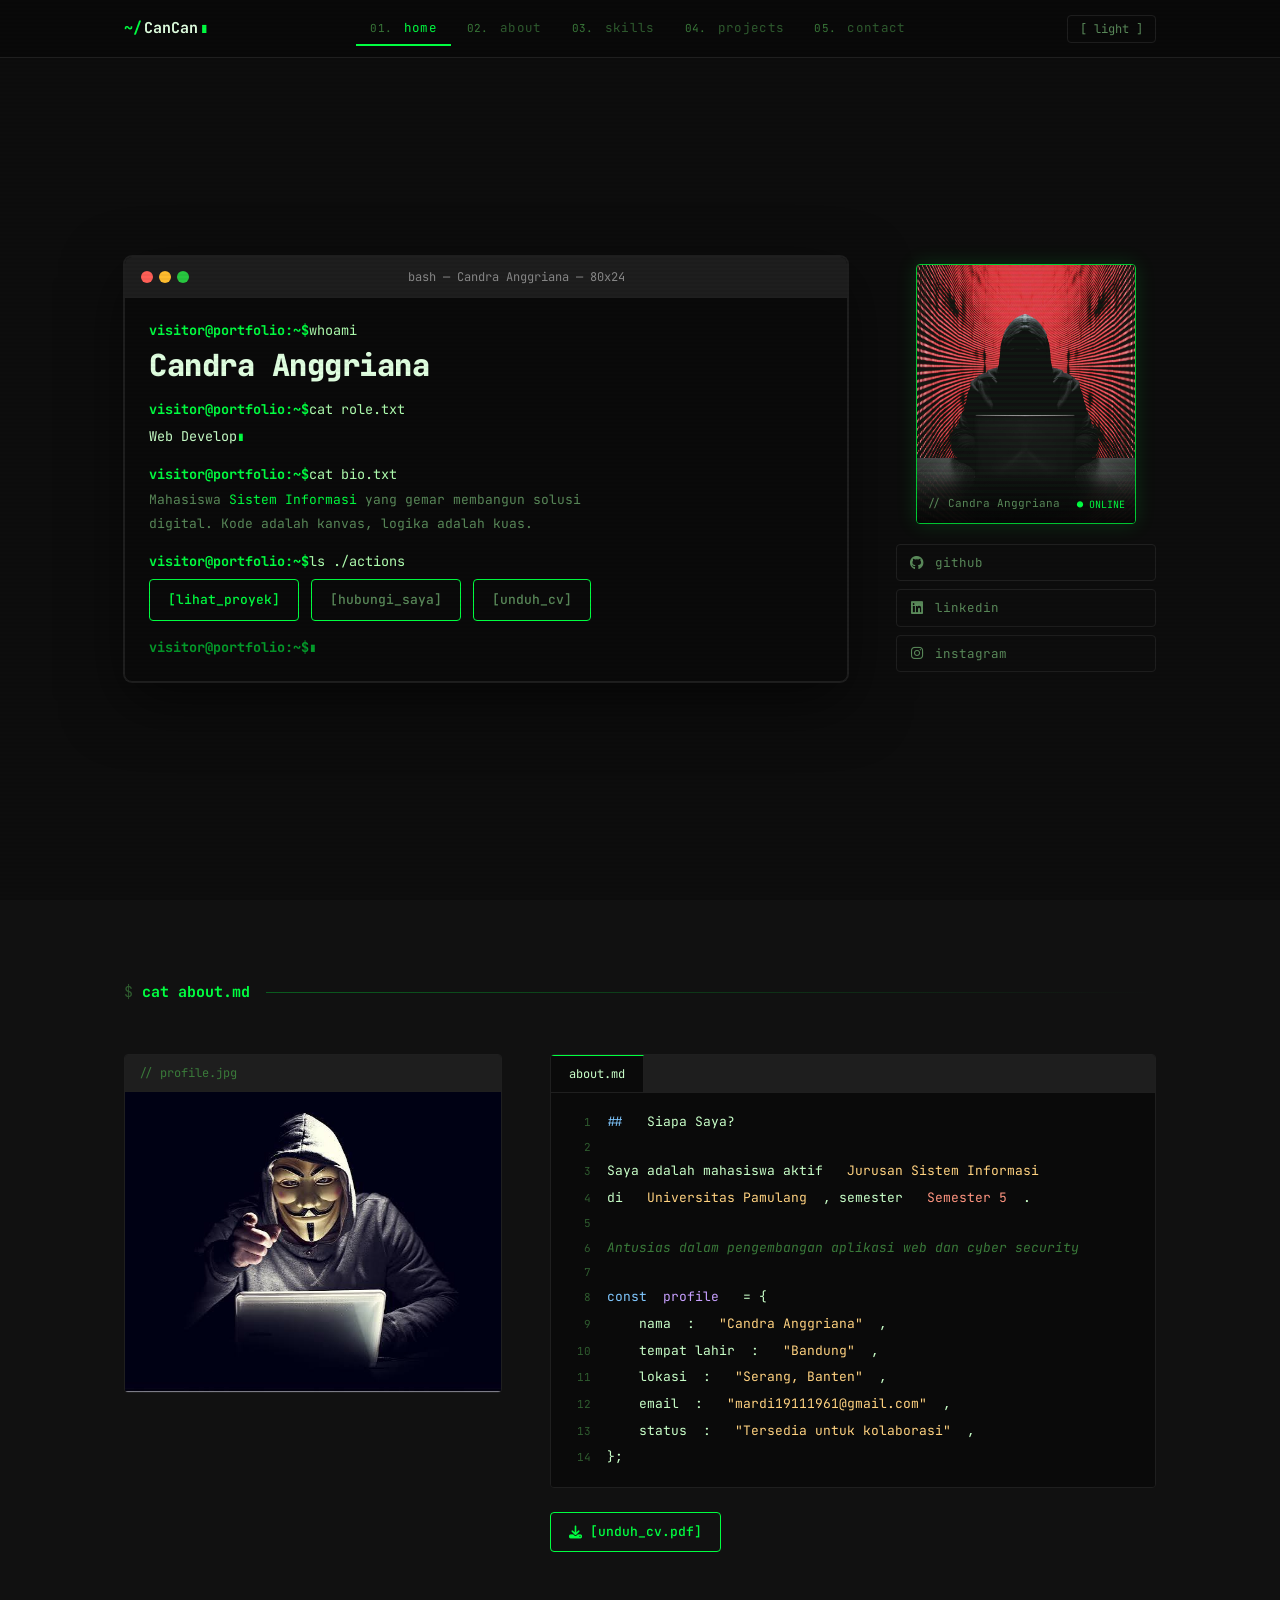
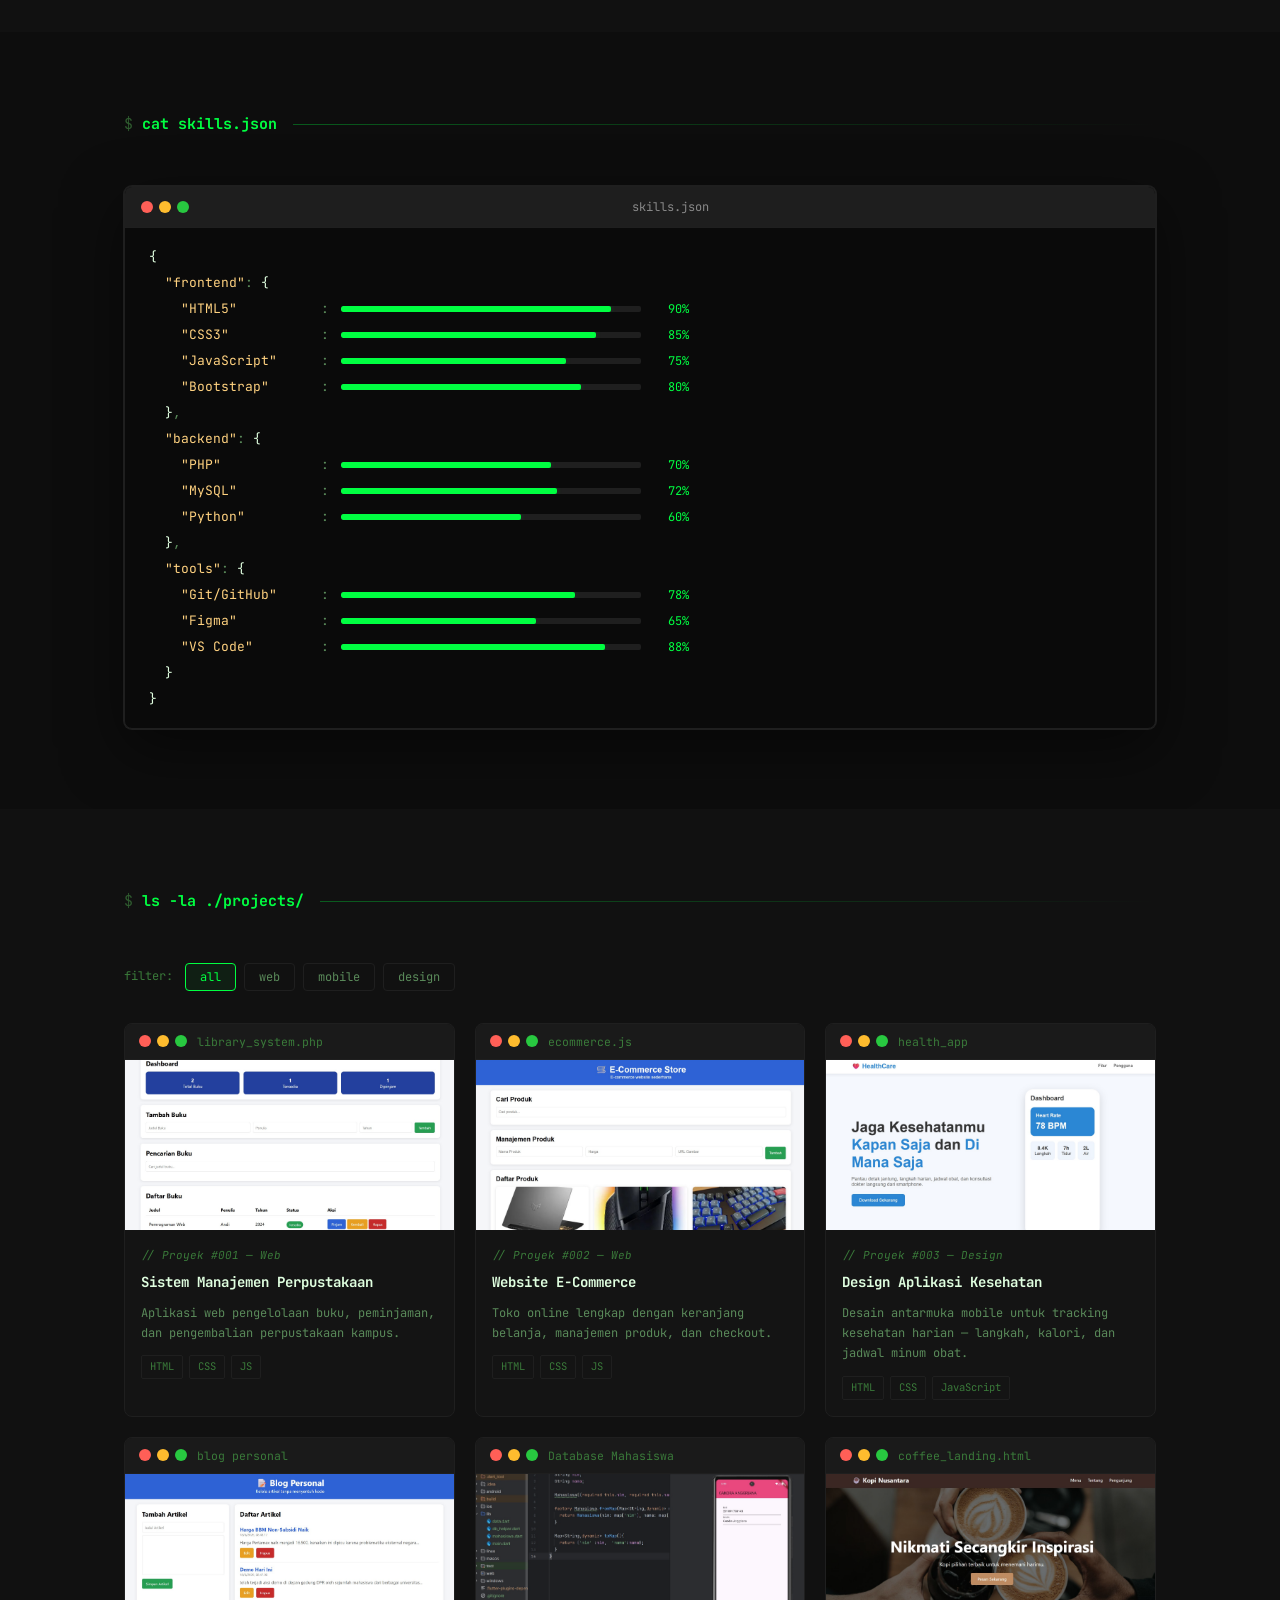
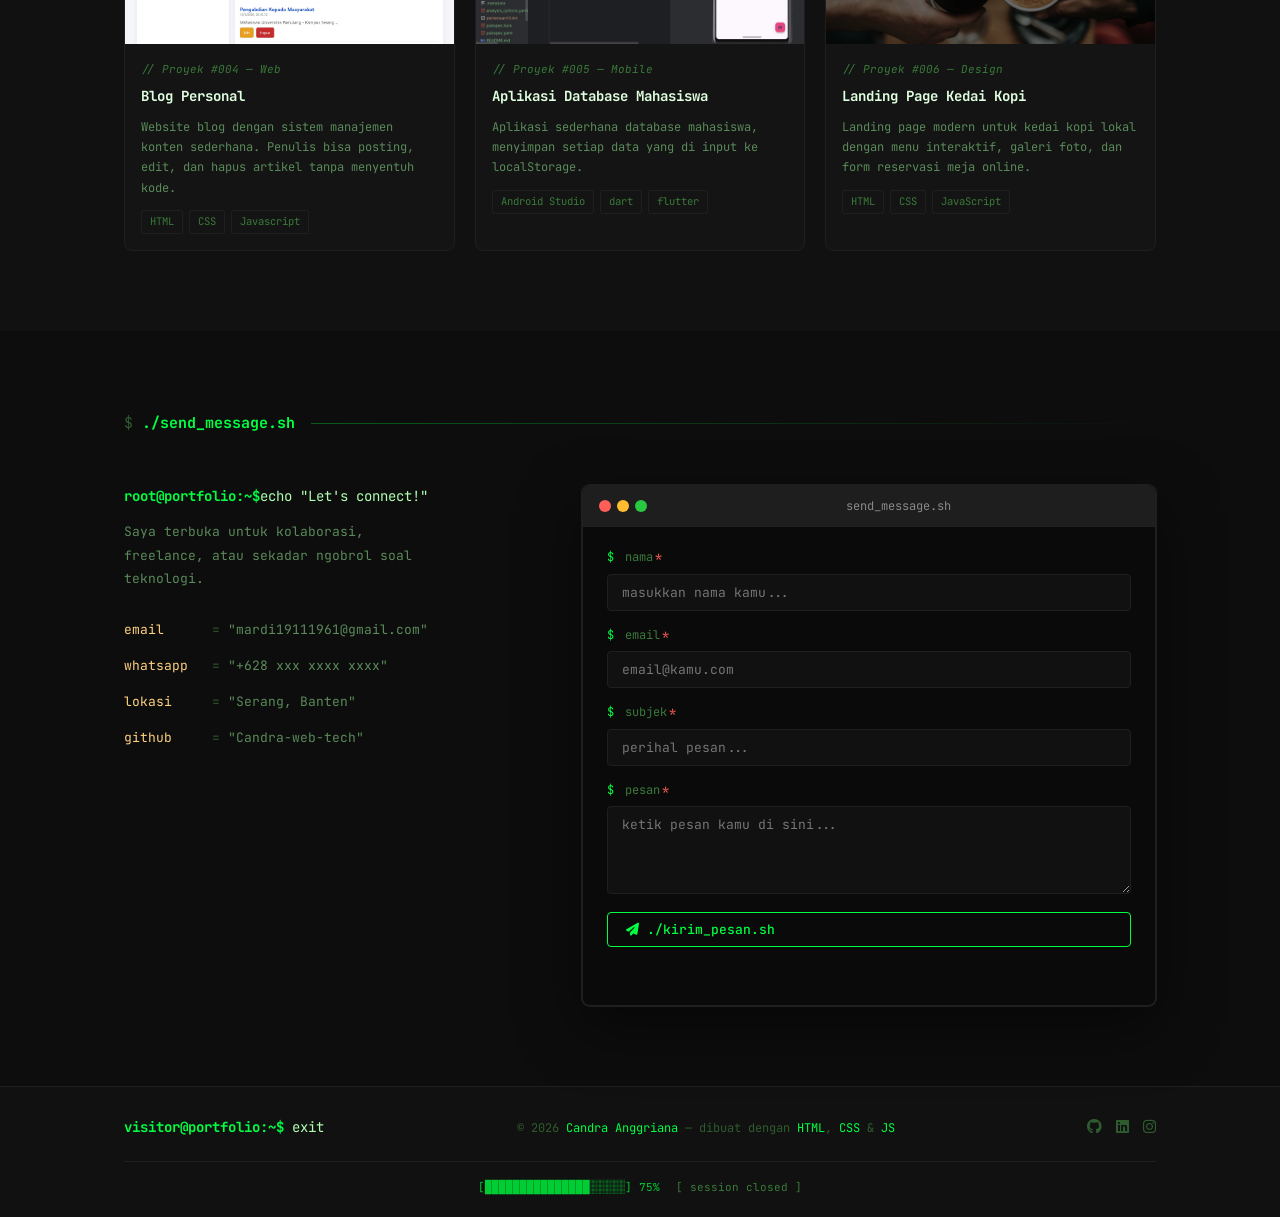
==== commit 9174fe74: "Update index.html" ====
--- a/index.html
+++ b/index.html
@@ -576,7 +576,7 @@
             <div class="contact-entry">
               <span class="ce-key">whatsapp</span>
               <span class="ce-sep">=</span>
-              <a href="https://wa.me/628811059515" target="_blank" class="ce-val">"[NOMOR WA ANDA]"</a>
+              <a href="https://wa.me/628811059515" target="_blank" class="ce-val">"+628 xxx xxxx xxxx"</a>
             </div>
             <div class="contact-entry">
               <span class="ce-key">lokasi</span>
@@ -686,4 +686,4 @@
 
   <script src="script.js"></script>
 </body>
-</html>+</html>
